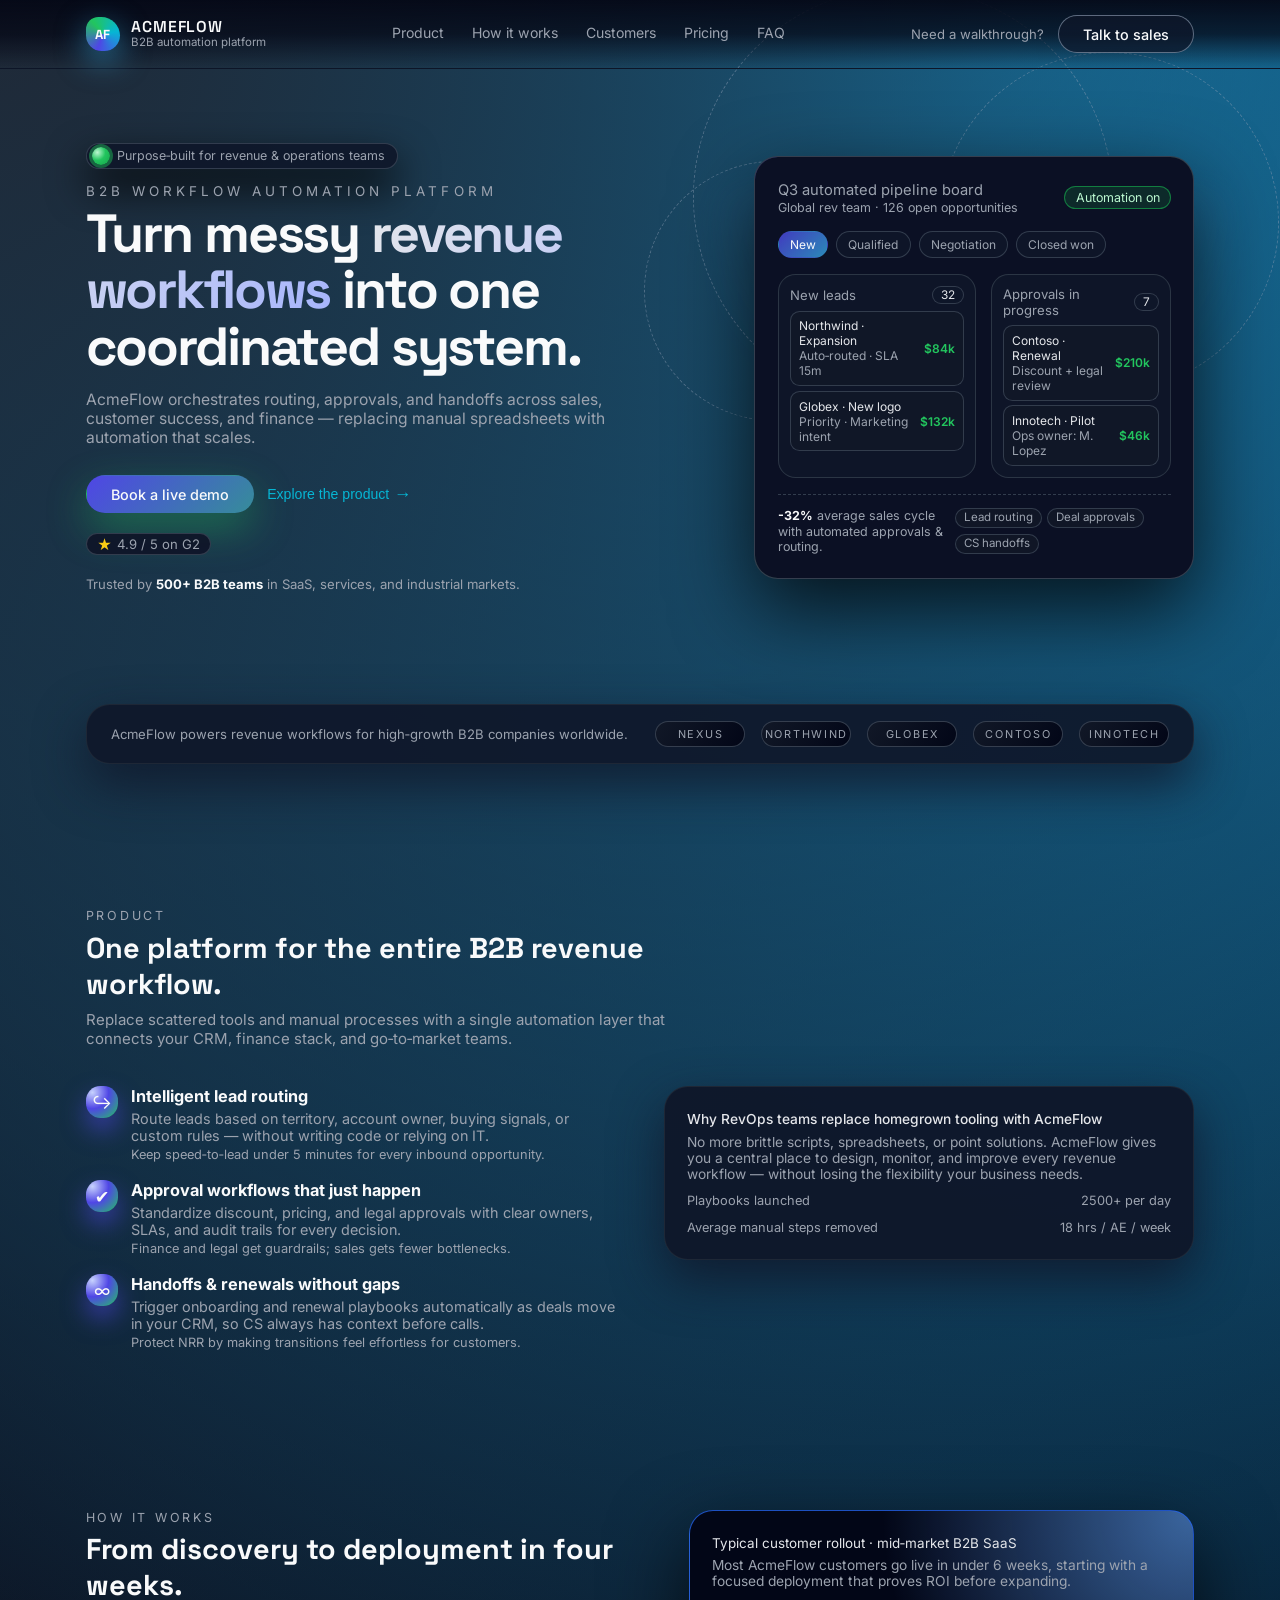
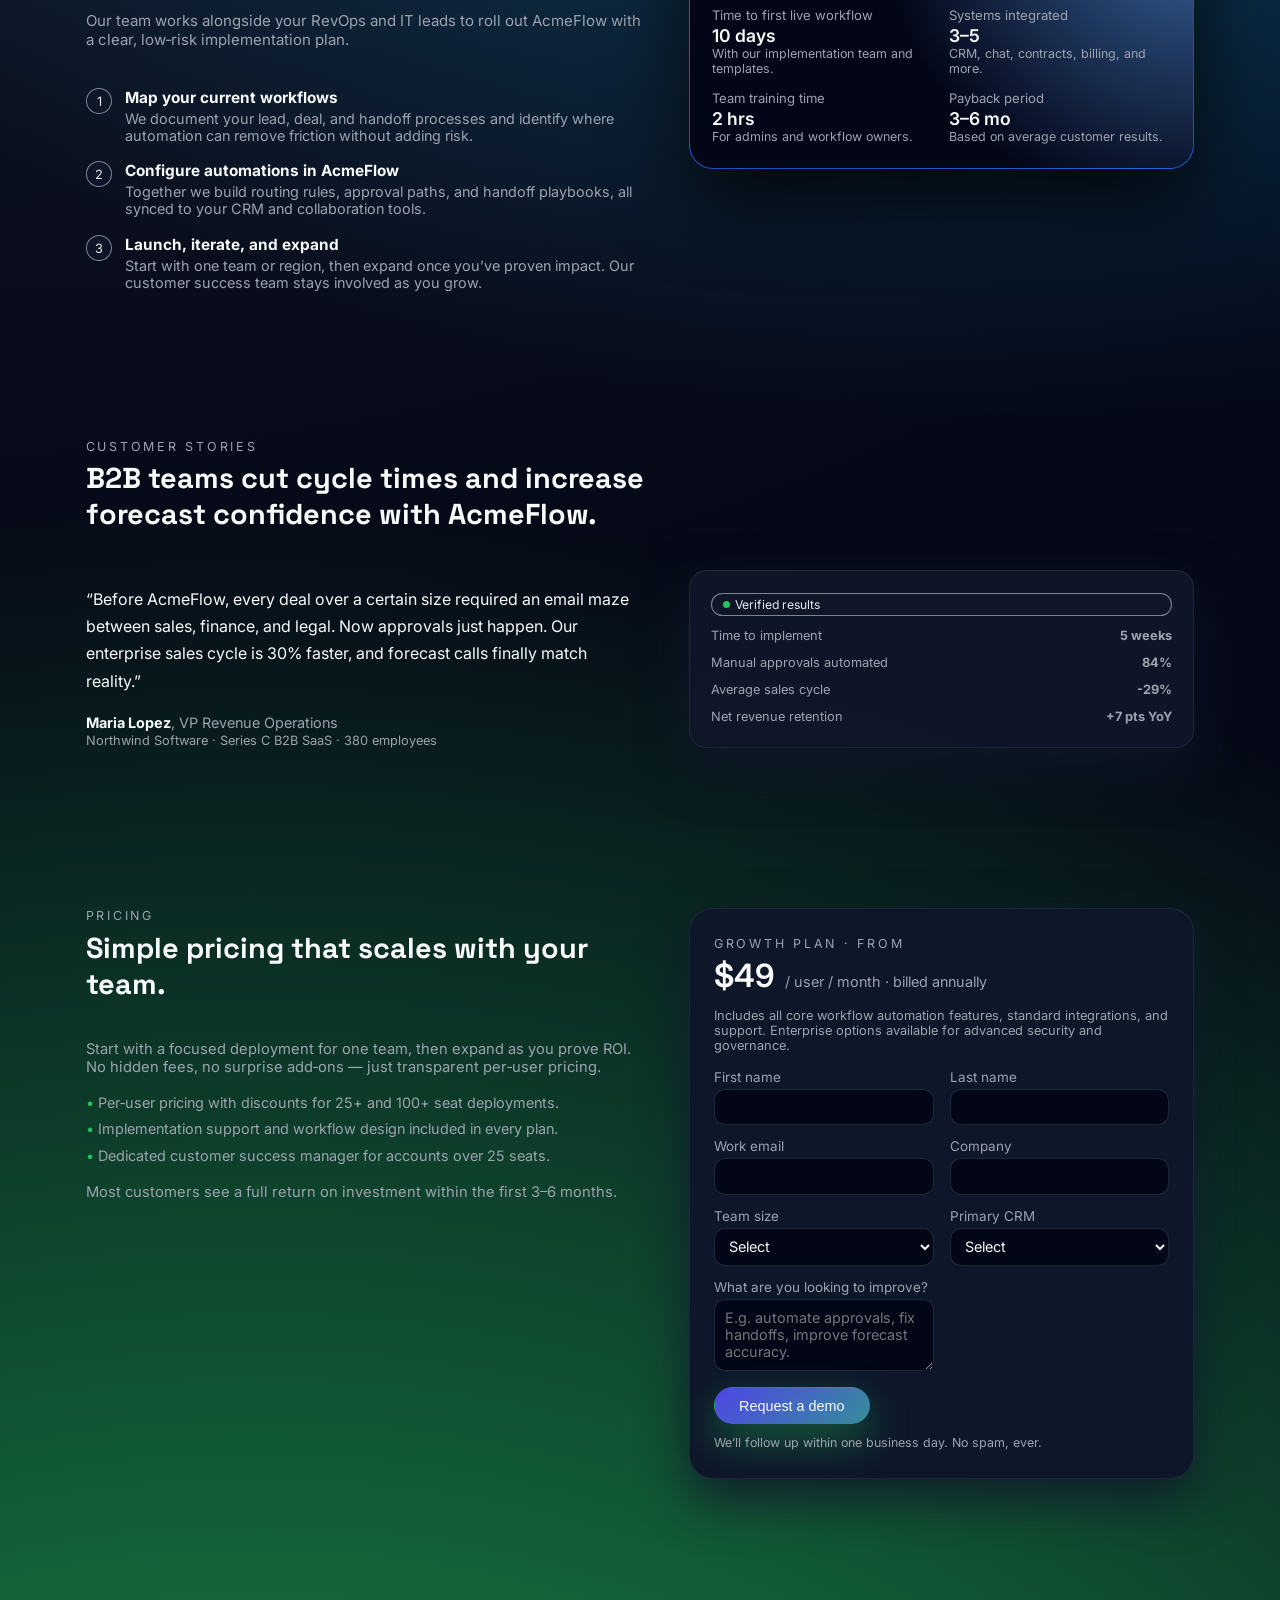
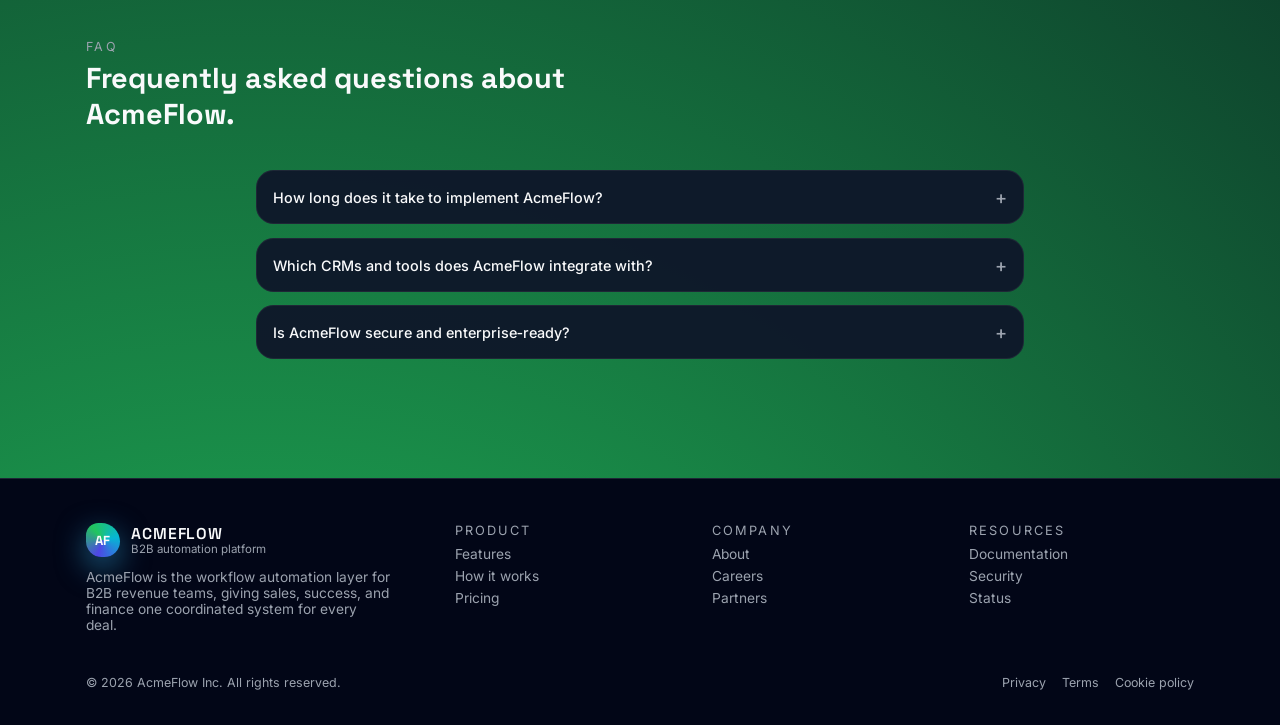
==== index.html @ 21253ff8 "Add files via upload" ====
<!--
gpt-5.1-high
This landing page is a single‑page marketing site for AcmeFlow, a B2B workflow automation platform aimed at revenue and 
operations leaders in SaaS, services, and other B2B companies. Its goal is to clearly explain what AcmeFlow does
(automating lead routing, approvals, and handoffs across sales, CS, and finance), show the business impact
(shorter sales cycles, fewer manual tasks), build trust (logos, testimonials, security/FAQ), and drive visitors to 
submit the “Request a demo” form. The page contains a hero section with a live‑style pipeline panel, a product/features section,
a “How it works” implementation overview, a customer story with quantified results, a pricing + demo request form,
and supporting navigation to About, Careers, Partners, Documentation, Security, Status, and legal pages. It is designed
for RevOps, Sales Ops, CS leaders, finance stakeholders, and other B2B decision‑makers who are evaluating workflow automation
tools and need a clear, modern, and trustworthy overview before talking to sales.

From a technical point of view, the landing page is built with semantic HTML5, custom CSS3
(using CSS variables, Flexbox, and CSS Grid for layout, plus keyframe animations for motion),
and a small amount of vanilla JavaScript to handle scroll‑reveal animations and the “Request a demo” form
(front‑end only, preventing 404s on submit and showing a success message). It also includes basic SEO features
(meta tags, Open Graph/Twitter tags, canonical URL) and structured data (JSON‑LD SoftwareApplication schema)
to help search engines understand the product. The layout is fully responsive for desktop, tablet, and mobile without any external UI frameworks, making it easy to host as a static site.




AcmeFlow Landing Page

Purpose:
- Single-page B2B marketing site for AcmeFlow, a workflow automation platform.
- Target audience: RevOps, Sales Ops, Customer Success and Finance leaders at B2B companies.
- Goals: explain what AcmeFlow does, show business impact, build trust, and drive demo requests.

Contents:
- Hero section with primary value proposition, CTA, and animated pipeline preview.
- Trust strip with customer logos and rating.
- Product/features section describing lead routing, approvals, and handoffs.
- “How it works” section explaining implementation steps and KPIs.
- Customer story/testimonial with quantified results.
- Pricing + “Request a demo” form.
- FAQ and footer links to About, Careers, Partners, Documentation, Security, Status, and legal pages.

Technologies:
- HTML5 for semantic structure.
- CSS3 with custom properties, Flexbox, and CSS Grid for layout and responsive design.
- CSS keyframe animations for hero card, orbits, and hover states.
- Vanilla JavaScript for scroll-reveal animations and handling the demo form submit on the front end.
- SEO meta tags, Open Graph/Twitter tags, and JSON-LD structured data (SoftwareApplication).
-->



<!DOCTYPE html>
<html lang="en">

<head>
    <!-- Basic SEO -->
    <meta charset="UTF-8" />
    <title>AcmeFlow | Modern B2B Workflow Automation Platform</title>
    <meta name="description"
        content="AcmeFlow is a modern B2B workflow automation platform that helps revenue and operations teams streamline processes, eliminate manual work, and accelerate deals." />
    <meta name="viewport" content="width=device-width, initial-scale=1" />
    <link rel="canonical" href="https://www.example.com/" />
    <meta name="robots" content="index, follow" />

    <!-- Open Graph -->
    <meta property="og:title" content="AcmeFlow | Modern B2B Workflow Automation Platform" />
    <meta property="og:description"
        content="Automate B2B workflows, centralize data, and keep revenue teams in sync with AcmeFlow." />
    <meta property="og:type" content="website" />
    <meta property="og:url" content="https://www.example.com/" />
    <meta property="og:image" content="https://www.example.com/assets/og-image.jpg" />

    <!-- Twitter -->
    <meta name="twitter:card" content="summary_large_image" />
    <meta name="twitter:title" content="AcmeFlow | Modern B2B Workflow Automation Platform" />
    <meta name="twitter:description"
        content="Automate B2B workflows, centralize data, and keep revenue teams in sync with AcmeFlow." />
    <meta name="twitter:image" content="https://www.example.com/assets/og-image.jpg" />

    <!-- Fonts -->
    <link rel="preconnect" href="https://fonts.googleapis.com" />
    <link rel="preconnect" href="https://fonts.gstatic.com" crossorigin />
    <link
        href="https://fonts.googleapis.com/css2?family=Space+Grotesk:wght@500;600;700&family=Inter:wght@400;500;600&display=swap"
        rel="stylesheet" />
    <link rel="stylesheet" href="styles.css">
    <!-- Structured Data -->
    <script type="application/ld+json">
  {
    "@context": "https://schema.org",
    "@type": "SoftwareApplication",
    "name": "AcmeFlow",
    "applicationCategory": "BusinessApplication",
    "operatingSystem": "Web",
    "url": "https://www.example.com/",
    "description": "B2B workflow automation software that helps teams streamline processes and increase productivity.",
    "publisher": {
      "@type": "Organization",
      "name": "AcmeFlow Inc.",
      "url": "https://www.example.com/"
    },
    "offers": {
      "@type": "Offer",
      "price": "49.00",
      "priceCurrency": "USD"
    }
  }
  </script>


</head>

<body>
    <header class="site-header">
        <div class="shell header-inner">
            <a href="#top" class="brand">
                <span class="brand-mark">AF</span>
                <span class="brand-text">
                    <span class="brand-name">AcmeFlow</span>
                    <span class="brand-tagline">B2B automation platform</span>
                </span>
            </a>
            <nav class="nav" aria-label="Primary navigation">
                <a href="#features">Product</a>
                <a href="#how">How it works</a>
                <a href="#customers">Customers</a>
                <a href="#pricing">Pricing</a>
                <a href="#faq">FAQ</a>
            </nav>
            <div class="header-cta">
                <span>Need a walkthrough?</span>
                <a href="#pricing" class="btn btn-ghost">Talk to sales</a>
            </div>
        </div>
    </header>

    <main id="top">
        <!-- Hero -->
        <section class="hero" aria-labelledby="hero-title">
            <div class="shell hero-inner">
                <div class="hero-left">
                    <div class="hero-pill">
                        <span class="hero-pill-dot"></span>
                        Purpose‑built for revenue & operations teams
                    </div>
                    <div class="hero-kicker">B2B workflow automation platform</div>
                    <h1 class="hero-title" id="hero-title">
                        Turn messy <span>revenue workflows</span> into one coordinated system.
                    </h1>
                    <p class="hero-subtitle">
                        AcmeFlow orchestrates routing, approvals, and handoffs across sales, customer success,
                        and finance — replacing manual spreadsheets with automation that scales.
                    </p>
                    <div class="hero-actions">
                        <a href="#pricing" class="btn btn-primary">Book a live demo</a>
                        <button type="button" class="btn-link"
                            onclick="document.getElementById('features').scrollIntoView({behavior:'smooth'});">
                            Explore the product <span>→</span>
                        </button>
                    </div>
                    <div class="hero-meta">
                        <div class="hero-rating-pill">
                            <span>★</span>
                            4.9 / 5 on G2
                        </div>
                        <div>
                            Trusted by <strong>500+ B2B teams</strong> in SaaS, services, and industrial markets.
                        </div>
                    </div>
                </div>

                <div class="hero-right">
                    <div class="hero-orbit-bg" aria-hidden="true">
                        <div class="hero-orbit-ring"></div>
                        <div class="hero-orbit-ring"></div>
                        <div class="hero-orbit-ring"></div>
                    </div>
                    <div class="hero-panel-stack">
                        <div class="hero-panel-shadow" aria-hidden="true"></div>
                        <aside class="hero-panel" aria-label="Live revenue workflow overview">
                            <div class="hero-panel-header">
                                <div>
                                    <div class="hero-panel-title">Q3 automated pipeline board</div>
                                    <div style="font-size:0.78rem;color:var(--text-muted);margin-top:0.1rem;">
                                        Global rev team · 126 open opportunities
                                    </div>
                                </div>
                                <div class="hero-panel-badge">Automation on</div>
                            </div>

                            <div class="stage-rail">
                                <div class="stage-pill is-active">New</div>
                                <div class="stage-pill">Qualified</div>
                                <div class="stage-pill">Negotiation</div>
                                <div class="stage-pill">Closed won</div>
                            </div>

                            <div class="board-grid">
                                <div class="board-column">
                                    <div class="board-column-header">
                                        <div class="board-column-title">New leads</div>
                                        <span class="board-count">32</span>
                                    </div>
                                    <div class="deal-chip">
                                        <div>
                                            <span class="deal-name">Northwind · Expansion</span>
                                            <span class="deal-meta">Auto‑routed · SLA 15m</span>
                                        </div>
                                        <span class="deal-amount">$84k</span>
                                    </div>
                                    <div class="deal-chip">
                                        <div>
                                            <span class="deal-name">Globex · New logo</span>
                                            <span class="deal-meta">Priority · Marketing intent</span>
                                        </div>
                                        <span class="deal-amount">$132k</span>
                                    </div>
                                </div>
                                <div class="board-column">
                                    <div class="board-column-header">
                                        <div class="board-column-title">Approvals in progress</div>
                                        <span class="board-count">7</span>
                                    </div>
                                    <div class="deal-chip">
                                        <div>
                                            <span class="deal-name">Contoso · Renewal</span>
                                            <span class="deal-meta">Discount + legal review</span>
                                        </div>
                                        <span class="deal-amount">$210k</span>
                                    </div>
                                    <div class="deal-chip">
                                        <div>
                                            <span class="deal-name">Innotech · Pilot</span>
                                            <span class="deal-meta">Ops owner: M. Lopez</span>
                                        </div>
                                        <span class="deal-amount">$46k</span>
                                    </div>
                                </div>
                            </div>

                            <div class="hero-panel-footer">
                                <div>
                                    <strong>-32%</strong> average sales cycle
                                    <span style="display:block;color:var(--text-muted);margin-top:0.1rem;">
                                        with automated approvals & routing.
                                    </span>
                                </div>
                                <div class="hero-tag-pills">
                                    <span class="hero-tag">Lead routing</span>
                                    <span class="hero-tag">Deal approvals</span>
                                    <span class="hero-tag">CS handoffs</span>
                                </div>
                            </div>
                        </aside>
                    </div>
                </div>
            </div>
        </section>

        <!-- Trust -->
        <section class="trust" aria-label="Companies that use AcmeFlow">
            <div class="shell">
                <div class="trust-inner">
                    <div>AcmeFlow powers revenue workflows for high‑growth B2B companies worldwide.</div>
                    <div class="trust-logos" aria-hidden="true">
                        <div class="trust-logo">Nexus</div>
                        <div class="trust-logo">Northwind</div>
                        <div class="trust-logo">Globex</div>
                        <div class="trust-logo">Contoso</div>
                        <div class="trust-logo">Innotech</div>
                    </div>
                </div>
            </div>
        </section>

        <!-- Features -->
        <section id="features" class="features" aria-labelledby="features-title">
            <div class="shell">
                <header class="section-heading">
                    <div class="section-kicker">Product</div>
                    <h2 class="section-title" id="features-title">
                        One platform for the entire B2B revenue workflow.
                    </h2>
                    <p class="section-subtitle">
                        Replace scattered tools and manual processes with a single automation layer that connects
                        your CRM, finance stack, and go‑to‑market teams.
                    </p>
                </header>

                <div class="feature-layout">
                    <ul class="feature-list">
                        <li class="feature-item reveal">
                            <div class="feature-icon" aria-hidden="true">↪</div>
                            <div class="feature-text-block">
                                <h3>Intelligent lead routing</h3>
                                <p>
                                    Route leads based on territory, account owner, buying signals, or custom rules —
                                    without writing code or relying on IT.
                                </p>
                                <div class="feature-tagline">
                                    Keep speed‑to‑lead under 5 minutes for every inbound opportunity.
                                </div>
                            </div>
                        </li>
                        <li class="feature-item reveal">
                            <div class="feature-icon" aria-hidden="true">✔</div>
                            <div class="feature-text-block">
                                <h3>Approval workflows that just happen</h3>
                                <p>
                                    Standardize discount, pricing, and legal approvals with clear owners, SLAs, and
                                    audit trails for every decision.
                                </p>
                                <div class="feature-tagline">
                                    Finance and legal get guardrails; sales gets fewer bottlenecks.
                                </div>
                            </div>
                        </li>
                        <li class="feature-item reveal">
                            <div class="feature-icon" aria-hidden="true">∞</div>
                            <div class="feature-text-block">
                                <h3>Handoffs & renewals without gaps</h3>
                                <p>
                                    Trigger onboarding and renewal playbooks automatically as deals move in your CRM,
                                    so CS always has context before calls.
                                </p>
                                <div class="feature-tagline">
                                    Protect NRR by making transitions feel effortless for customers.
                                </div>
                            </div>
                        </li>
                    </ul>

                    <aside class="feature-side-card reveal" aria-label="Why teams switch to AcmeFlow">
                        <div style="font-weight:500;color:#e5e7eb;margin-bottom:0.45rem;">
                            Why RevOps teams replace homegrown tooling with AcmeFlow
                        </div>
                        <p style="margin:0;">
                            No more brittle scripts, spreadsheets, or point solutions. AcmeFlow gives you a central
                            place to design, monitor, and improve every revenue workflow — without losing the
                            flexibility your business needs.
                        </p>
                        <div class="metric-row">
                            <span>Playbooks launched</span>
                            <span>2500+ per day</span>
                        </div>
                        <div class="metric-row">
                            <span>Average manual steps removed</span>
                            <span>18 hrs / AE / week</span>
                        </div>
                    </aside>
                </div>
            </div>
        </section>

        <!-- How it works -->
        <section id="how" aria-labelledby="how-title">
            <div class="shell how-layout">
                <div>
                    <header class="section-heading">
                        <div class="section-kicker">How it works</div>
                        <h2 class="section-title" id="how-title">From discovery to deployment in four weeks.</h2>
                        <p class="section-subtitle">
                            Our team works alongside your RevOps and IT leads to roll out AcmeFlow with a clear,
                            low‑risk implementation plan.
                        </p>
                    </header>

                    <ul class="steps-list">
                        <li class="step-item reveal">
                            <div class="step-index">1</div>
                            <div>
                                <h3>Map your current workflows</h3>
                                <p>
                                    We document your lead, deal, and handoff processes and identify where automation
                                    can remove friction without adding risk.
                                </p>
                            </div>
                        </li>
                        <li class="step-item reveal">
                            <div class="step-index">2</div>
                            <div>
                                <h3>Configure automations in AcmeFlow</h3>
                                <p>
                                    Together we build routing rules, approval paths, and handoff playbooks, all synced
                                    to your CRM and collaboration tools.
                                </p>
                            </div>
                        </li>
                        <li class="step-item reveal">
                            <div class="step-index">3</div>
                            <div>
                                <h3>Launch, iterate, and expand</h3>
                                <p>
                                    Start with one team or region, then expand once you’ve proven impact. Our customer
                                    success team stays involved as you grow.
                                </p>
                            </div>
                        </li>
                    </ul>
                </div>

                <aside class="how-card reveal" aria-label="Implementation metrics">
                    <div style="font-size:0.84rem;color:#e5e7eb;margin-bottom:0.4rem;">
                        Typical customer rollout · mid‑market B2B SaaS
                    </div>
                    <p style="margin:0;">
                        Most AcmeFlow customers go live in under 6 weeks, starting with a focused deployment that
                        proves ROI before expanding.
                    </p>

                    <div class="how-kpi-grid">
                        <div>
                            <div class="how-kpi-label">Time to first live workflow</div>
                            <div class="how-kpi-value">10 days</div>
                            <div style="font-size:0.78rem;color:var(--text-muted);">
                                With our implementation team and templates.
                            </div>
                        </div>
                        <div>
                            <div class="how-kpi-label">Systems integrated</div>
                            <div class="how-kpi-value">3–5</div>
                            <div style="font-size:0.78rem;color:var(--text-muted);">
                                CRM, chat, contracts, billing, and more.
                            </div>
                        </div>
                        <div>
                            <div class="how-kpi-label">Team training time</div>
                            <div class="how-kpi-value">2 hrs</div>
                            <div style="font-size:0.78rem;color:var(--text-muted);">
                                For admins and workflow owners.
                            </div>
                        </div>
                        <div>
                            <div class="how-kpi-label">Payback period</div>
                            <div class="how-kpi-value">3–6 mo</div>
                            <div style="font-size:0.78rem;color:var(--text-muted);">
                                Based on average customer results.
                            </div>
                        </div>
                    </div>
                </aside>
            </div>
        </section>

        <!-- Testimonials -->
        <section id="customers" class="testimonials" aria-labelledby="customers-title">
            <div class="shell">
                <header class="section-heading">
                    <div class="section-kicker">Customer stories</div>
                    <h2 class="section-title" id="customers-title">
                        B2B teams cut cycle times and increase forecast confidence with AcmeFlow.
                    </h2>
                </header>

                <div class="test-layout">
                    <article class="reveal">
                        <p class="quote">
                            “Before AcmeFlow, every deal over a certain size required an email maze between sales,
                            finance, and legal. Now approvals just happen. Our enterprise sales cycle is 30% faster,
                            and forecast calls finally match reality.”
                        </p>
                        <div class="quote-author">
                            <strong>Maria Lopez</strong>, VP Revenue Operations
                            <span>Northwind Software · Series C B2B SaaS · 380 employees</span>
                        </div>
                    </article>

                    <aside class="test-card reveal" aria-label="Northwind metrics with AcmeFlow">
                        <div class="test-badge">
                            <span></span>
                            Verified results
                        </div>
                        <div class="test-stat-row">
                            <span>Time to implement</span>
                            <strong>5 weeks</strong>
                        </div>
                        <div class="test-stat-row">
                            <span>Manual approvals automated</span>
                            <strong>84%</strong>
                        </div>
                        <div class="test-stat-row">
                            <span>Average sales cycle</span>
                            <strong>-29%</strong>
                        </div>
                        <div class="test-stat-row">
                            <span>Net revenue retention</span>
                            <strong>+7 pts YoY</strong>
                        </div>
                    </aside>
                </div>
            </div>
        </section>

        <!-- Pricing & demo form -->
        <section id="pricing" aria-labelledby="pricing-title">
            <div class="shell pricing-layout">
                <div>
                    <header class="section-heading">
                        <div class="section-kicker">Pricing</div>
                        <h2 class="section-title" id="pricing-title">Simple pricing that scales with your team.</h2>
                    </header>
                    <p class="pricing-note">
                        Start with a focused deployment for one team, then expand as you prove ROI. No hidden fees,
                        no surprise add‑ons — just transparent per‑user pricing.
                    </p>
                    <ul class="pricing-list">
                        <li>Per‑user pricing with discounts for 25+ and 100+ seat deployments.</li>
                        <li>Implementation support and workflow design included in every plan.</li>
                        <li>Dedicated customer success manager for accounts over 25 seats.</li>
                    </ul>
                    <p class="pricing-note">
                        Most customers see a full return on investment within the first 3–6 months.
                    </p>
                </div>

                <aside class="pricing-card reveal" aria-label="Request an AcmeFlow demo">
                    <div class="pricing-label">Growth plan · from</div>
                    <div class="pricing-price">
                        $49
                        <span>/ user / month · billed annually</span>
                    </div>
                    <p class="pricing-fine">
                        Includes all core workflow automation features, standard integrations, and support. Enterprise
                        options available for advanced security and governance.
                    </p>

                    <form id="demo-form" aria-label="Request a demo form">
                        <div class="form-grid">
                            <div class="form-field">
                                <label for="first-name" class="form-label">First name</label>
                                <input id="first-name" name="first-name" type="text" class="input"
                                    autocomplete="given-name" required>
                            </div>
                            <div class="form-field">
                                <label for="last-name" class="form-label">Last name</label>
                                <input id="last-name" name="last-name" type="text" class="input"
                                    autocomplete="family-name" required>
                            </div>
                            <div class="form-field">
                                <label for="email" class="form-label">Work email</label>
                                <input id="email" name="email" type="email" class="input" autocomplete="email" required>
                            </div>
                            <div class="form-field">
                                <label for="company" class="form-label">Company</label>
                                <input id="company" name="company" type="text" class="input" required>
                            </div>
                            <div class="form-field">
                                <label for="team-size" class="form-label">Team size</label>
                                <select id="team-size" name="team-size" class="select" required>
                                    <option value="">Select</option>
                                    <option value="1-10">1–10</option>
                                    <option value="11-50">11–50</option>
                                    <option value="51-200">51–200</option>
                                    <option value="200+">200+</option>
                                </select>
                            </div>
                            <div class="form-field">
                                <label for="crm" class="form-label">Primary CRM</label>
                                <select id="crm" name="crm" class="select">
                                    <option value="">Select</option>
                                    <option value="salesforce">Salesforce</option>
                                    <option value="hubspot">HubSpot</option>
                                    <option value="dynamics">Microsoft Dynamics</option>
                                    <option value="other">Other</option>
                                </select>
                            </div>
                            <div class="form-field">
                                <label for="goals" class="form-label">What are you looking to improve?</label>
                                <textarea id="goals" name="goals" class="textarea"
                                    placeholder="E.g. automate approvals, fix handoffs, improve forecast accuracy."></textarea>
                            </div>
                        </div>

                        <div class="form-footer">
                            <button type="submit" class="btn btn-primary">Request a demo</button>
                            <div>We’ll follow up within one business day. No spam, ever.</div>
                        </div>
                    </form>
                </aside>
            </div>
        </section>

        <!-- FAQ -->
        <section id="faq" aria-labelledby="faq-title">
            <div class="shell">
                <header class="section-heading">
                    <div class="section-kicker">FAQ</div>
                    <h2 class="section-title" id="faq-title">
                        Frequently asked questions about AcmeFlow.
                    </h2>
                </header>

                <div class="faq-inner">
                    <details class="reveal">
                        <summary>
                            How long does it take to implement AcmeFlow?
                            <span class="faq-toggle">+</span>
                        </summary>
                        <p>
                            Most B2B customers go live in 4–6 weeks. Our team maps your current workflows,
                            configures automations, and trains your admins and end‑users. Complex, multi‑region
                            deployments may take longer, but we guide you through each step.
                        </p>
                    </details>

                    <details class="reveal">
                        <summary>
                            Which CRMs and tools does AcmeFlow integrate with?
                            <span class="faq-toggle">+</span>
                        </summary>
                        <p>
                            We offer native integrations with Salesforce, HubSpot, Microsoft Dynamics, Slack,
                            Google Workspace, and major data warehouses. Our API and webhook framework make it
                            easy to connect other B2B tools in your stack.
                        </p>
                    </details>

                    <details class="reveal">
                        <summary>
                            Is AcmeFlow secure and enterprise‑ready?
                            <span class="faq-toggle">+</span>
                        </summary>
                        <p>
                            Yes. AcmeFlow is built for modern B2B enterprises, with SSO (SAML/OIDC), role‑based
                            access controls, audit logging, and encryption in transit and at rest. Our team
                            can support your security review and vendor assessment process.
                        </p>
                    </details>
                </div>
            </div>
        </section>
    </main>

    <footer class="site-footer">
        <div class="shell">
            <div class="footer-grid">
                <div>
                    <a href="#top" class="brand" aria-label="AcmeFlow home">
                        <span class="brand-mark">AF</span>
                        <span class="brand-text">
                            <span class="brand-name">AcmeFlow</span>
                            <span class="brand-tagline">B2B automation platform</span>
                        </span>
                    </a>
                    <p class="footer-text">
                        AcmeFlow is the workflow automation layer for B2B revenue teams, giving sales, success,
                        and finance one coordinated system for every deal.
                    </p>
                </div>
                <div>
                    <div class="footer-heading">Product</div>
                    <ul class="footer-links">
                        <li><a href="#features">Features</a></li>
                        <li><a href="#how">How it works</a></li>
                        <li><a href="#pricing">Pricing</a></li>
                    </ul>
                </div>
                <div>
                    <div class="footer-heading">Company</div>
                    <ul class="footer-links">
                        <li><a href="about.html">About</a></li>
                        <li><a href="careers.html">Careers</a></li>
                        <li><a href="partners.html">Partners</a></li>
                    </ul>
                </div>
                <div>
                    <div class="footer-heading">Resources</div>
                    <ul class="footer-links">
                        <li><a href="documentation.html">Documentation</a></li>
                        <li><a href="security.html">Security</a></li>
                        <li><a href="status.html">Status</a></li>
                    </ul>
                </div>
            </div>

            <div class="footer-bottom">
                <div>© <span id="year"></span> AcmeFlow Inc. All rights reserved.</div>
                <div class="footer-bottom-links">
                    <a href="privacy.html">Privacy</a>
                    <a href="terms.html">Terms</a>
                    <a href="cookies.html">Cookie policy</a>
                </div>
            </div>
        </div>

        <script>
            // Dynamic year in footer
            document.getElementById("year").textContent = new Date().getFullYear();

            // Scroll reveal
            function initReveal() {
                document.body.classList.add("js-enabled");
                const els = document.querySelectorAll(".reveal");
                if (!("IntersectionObserver" in window)) {
                    els.forEach(el => el.classList.add("is-visible"));
                    return;
                }
                const observer = new IntersectionObserver((entries, obs) => {
                    entries.forEach(entry => {
                        if (entry.isIntersecting) {
                            entry.target.classList.add("is-visible");
                            obs.unobserve(entry.target);
                        }
                    });
                }, { threshold: 0.18 });

                els.forEach(el => observer.observe(el));
            }

            if (document.readyState === "loading") {
                document.addEventListener("DOMContentLoaded", initReveal);
            } else {
                initReveal();
            }

            // Handle demo form submission on the front-end only
            const demoForm = document.getElementById("demo-form");
            if (demoForm) {
                demoForm.addEventListener("submit", function (e) {
                    e.preventDefault(); // stop the browser sending a POST and causing 404

                    const submitBtn = demoForm.querySelector('button[type="submit"]');
                    if (submitBtn) {
                        submitBtn.disabled = true;
                        submitBtn.textContent = "Request sent";
                    }

                    // Remove any existing success message
                    const oldMsg = demoForm.querySelector(".demo-success-message");
                    if (oldMsg) oldMsg.remove();

                    // Add a success message under the footer text
                    const msg = document.createElement("div");
                    msg.className = "form-hint demo-success-message";
                    msg.style.color = "#22c55e";
                    msg.style.marginTop = "0.4rem";
                    msg.textContent = "Thanks! We’ve received your request and will be in touch shortly.";

                    const footer = demoForm.querySelector(".form-footer");
                    if (footer) {
                        footer.appendChild(msg);
                    } else {
                        demoForm.appendChild(msg);
                    }
                });
            }
        </script>
    </footer>
</body>

</html>
---- styles.css ----
:root {
    --bg-page: #050816;
    --bg-shell: #060b1b;
    --bg-surface: #0b1024;
    --bg-soft: #111827;
    --primary: #4f46e5;
    --primary-soft: rgba(79, 70, 229, 0.18);
    --accent: #22c55e;
    --accent-alt: #06b6d4;
    --text-main: #f9fafb;
    --text-muted: #9ca3af;
    --border-subtle: rgba(148, 163, 184, 0.25);
    --radius-xl: 1.5rem;
    --radius-lg: 1.1rem;
    --radius-md: 0.8rem;
    --radius-pill: 999px;
    --shadow-strong: 0 30px 80px rgba(0, 0, 0, 0.75);
    --shadow-soft: 0 20px 50px rgba(15, 23, 42, 0.85);
    --container-width: 1160px;
}

* {
    box-sizing: border-box;
}

html {
    scroll-behavior: smooth;
}

body {
    margin: 0;
    font-family: "Inter", system-ui, -apple-system, BlinkMacSystemFont, "Segoe UI", sans-serif;
    background:
        radial-gradient(circle at top left, #1f2937 0, transparent 55%),
        radial-gradient(circle at 80% 0, #0ea5e9 0, transparent 50%),
        radial-gradient(circle at 20% 110%, #22c55e 0, transparent 50%),
        var(--bg-page);
    color: var(--text-main);
    -webkit-font-smoothing: antialiased;
    opacity: 0;
    animation: pageFadeIn 0.7s ease-out forwards;
}

a {
    color: inherit;
    text-decoration: none;
}

img {
    max-width: 100%;
    display: block;
}

.shell {
    max-width: var(--container-width);
    margin: 0 auto;
    padding: 0 1.6rem;
}

main section {
    padding: 5rem 0;
}

/* Header */
.site-header {
    position: sticky;
    top: 0;
    z-index: 40;
    backdrop-filter: blur(18px);
    background: linear-gradient(to bottom, rgba(5, 8, 22, 0.95), rgba(5, 8, 22, 0.75), transparent);
    border-bottom: 1px solid rgba(15, 23, 42, 0.9);
}

.header-inner {
    height: 4.25rem;
    display: flex;
    align-items: center;
    justify-content: space-between;
    gap: 1.5rem;
}

.brand {
    display: inline-flex;
    align-items: center;
    gap: 0.7rem;
}

.brand-mark {
    width: 34px;
    height: 34px;
    border-radius: 40% 60% 50% 50%;
    background: conic-gradient(from 200deg, #4f46e5, #22c55e, #06b6d4, #4f46e5);
    display: inline-flex;
    align-items: center;
    justify-content: center;
    color: #f9fafb;
    font-family: "Space Grotesk", system-ui;
    font-size: 0.82rem;
    font-weight: 700;
    box-shadow: 0 10px 30px rgba(56, 189, 248, 0.5);
}

.brand-text {
    display: flex;
    flex-direction: column;
    line-height: 1.15;
}

.brand-name {
    font-family: "Space Grotesk", system-ui;
    font-weight: 600;
    letter-spacing: 0.06em;
    font-size: 0.98rem;
    text-transform: uppercase;
}

.brand-tagline {
    font-size: 0.72rem;
    color: var(--text-muted);
}

.nav {
    display: flex;
    align-items: center;
    gap: 1.75rem;
    font-size: 0.88rem;
}

.nav a {
    color: var(--text-muted);
    position: relative;
    padding-bottom: 0.15rem;
}

.nav a::after {
    content: "";
    position: absolute;
    left: 0;
    bottom: -0.25rem;
    width: 0;
    height: 2px;
    border-radius: var(--radius-pill);
    background: linear-gradient(90deg, var(--primary), var(--accent-alt));
    transition: width 0.22s ease-out;
}

.nav a:hover {
    color: var(--text-main);
}

.nav a:hover::after {
    width: 100%;
}

.header-cta {
    display: flex;
    align-items: center;
    gap: 0.9rem;
}

.header-cta span {
    font-size: 0.82rem;
    color: var(--text-muted);
}

/* Buttons */
.btn {
    display: inline-flex;
    align-items: center;
    justify-content: center;
    border-radius: var(--radius-pill);
    padding: 0.6rem 1.5rem;
    border: 1px solid transparent;
    font-size: 0.9rem;
    font-weight: 500;
    cursor: pointer;
    white-space: nowrap;
    transition:
        background 0.3s ease,
        box-shadow 0.18s ease,
        transform 0.18s ease,
        border-color 0.18s ease,
        color 0.18s ease;
}

.btn-primary {
    background: linear-gradient(135deg, #4f46e5, #22c55e);
    background-size: 180% 180%;
    color: #f9fafb;
    box-shadow: 0 16px 40px rgba(34, 197, 94, 0.4);
}

.btn-primary:hover {
    background-position: 100% 0;
    transform: translateY(-2px) scale(1.02);
    box-shadow: 0 24px 60px rgba(56, 189, 248, 0.55);
}

.btn-ghost {
    background: rgba(15, 23, 42, 0.7);
    border-color: rgba(148, 163, 184, 0.6);
    color: var(--text-main);
}

.btn-ghost:hover {
    background: rgba(15, 23, 42, 0.95);
    border-color: rgba(148, 163, 184, 1);
}

.btn-link {
    padding: 0;
    border: none;
    background: none;
    color: var(--accent-alt);
    font-size: 0.88rem;
    display: inline-flex;
    align-items: center;
    gap: 0.3rem;
    cursor: pointer;
}

.btn-link span {
    font-size: 1.1rem;
}

.btn-link:hover {
    color: #7dd3fc;
}

/* Hero */
.hero {
    padding-top: 4.6rem;
}

.hero-inner {
    display: grid;
    grid-template-columns: minmax(0, 1.25fr) minmax(0, 1.1fr);
    gap: 3.8rem;
    align-items: center;
}

.hero-left {
    position: relative;
    z-index: 1;
    opacity: 0;
    transform: translateY(20px);
    animation: heroUp 0.7s ease-out forwards 0.05s;
}

.hero-pill {
    display: inline-flex;
    align-items: center;
    gap: 0.45rem;
    padding: 0.2rem 0.75rem 0.2rem 0.35rem;
    border-radius: var(--radius-pill);
    background: rgba(15, 23, 42, 0.9);
    border: 1px solid rgba(55, 65, 81, 0.9);
    box-shadow: 0 18px 40px rgba(0, 0, 0, 0.9);
    font-size: 0.78rem;
    margin-bottom: 0.9rem;
    color: var(--text-muted);
}

.hero-pill-dot {
    width: 18px;
    height: 18px;
    border-radius: 999px;
    background: radial-gradient(circle at 30% 30%, #bbf7d0 0, #22c55e 45%, #16a34a 100%);
    box-shadow: 0 0 0 3px rgba(34, 197, 94, 0.45);
}

.hero-kicker {
    font-size: 0.84rem;
    letter-spacing: 0.3em;
    text-transform: uppercase;
    color: var(--text-muted);
    margin-bottom: 0.4rem;
}

.hero-title {
    font-family: "Space Grotesk", system-ui;
    font-size: clamp(2.5rem, 4.2vw, 3.4rem);
    line-height: 1.05;
    letter-spacing: -0.04em;
    margin: 0 0 0.9rem;
}

.hero-title span {
    background: linear-gradient(120deg, #e5e7eb, #a5b4fc);
    -webkit-background-clip: text;
    color: transparent;
}

.hero-subtitle {
    font-size: 0.98rem;
    color: var(--text-muted);
    max-width: 34rem;
    margin: 0 0 1.8rem;
}

.hero-actions {
    display: flex;
    flex-wrap: wrap;
    gap: 0.85rem;
    align-items: center;
    margin-bottom: 1.2rem;
}

.hero-meta {
    display: flex;
    flex-wrap: wrap;
    gap: 1.3rem;
    font-size: 0.82rem;
    color: var(--text-muted);
    align-items: center;
}

.hero-meta strong {
    color: var(--text-main);
}

.hero-rating-pill {
    display: inline-flex;
    align-items: center;
    gap: 0.3rem;
    border-radius: var(--radius-pill);
    padding: 0.12rem 0.65rem;
    background: rgba(15, 23, 42, 0.95);
    border: 1px solid rgba(55, 65, 81, 0.9);
}

.hero-rating-pill span {
    color: #facc15;
    font-size: 0.9rem;
}

/* Hero visual: stacked flow board */
.hero-right {
    position: relative;
    opacity: 0;
    transform: translateY(20px);
    animation: heroUp 0.7s ease-out forwards 0.18s;
}

.hero-orbit-bg {
    position: absolute;
    inset: -60px;
    pointer-events: none;
    z-index: -1;
}

.hero-orbit-ring {
    position: absolute;
    border-radius: 999px;
    border: 1px dashed rgba(148, 163, 184, 0.45);
    animation: orbitRotate 30s linear infinite;
}

.hero-orbit-ring:nth-child(1) {
    width: 260px;
    height: 260px;
    top: 12%;
    left: 0%;
}

.hero-orbit-ring:nth-child(2) {
    width: 340px;
    height: 340px;
    top: -8%;
    right: -4%;
    animation-duration: 38s;
}

.hero-orbit-ring:nth-child(3) {
    width: 420px;
    height: 420px;
    top: -20%;
    left: 8%;
    animation-duration: 46s;
}

.hero-panel-stack {
    position: relative;
    max-width: 440px;
    margin-left: auto;
    animation: floatPanel 8s ease-in-out infinite alternate;
}

.hero-panel-shadow {
    position: absolute;
    inset: 30px -40px -30px -40px;
    background: radial-gradient(circle at 50% -10%, rgba(96, 165, 250, 0.8), transparent 60%);
    opacity: 0.3;
    filter: blur(18px);
    z-index: -1;
}

.hero-panel {
    background: var(--bg-surface);
    border-radius: var(--radius-xl);
    padding: 1.5rem 1.4rem;
    border: 1px solid rgba(55, 65, 81, 0.95);
    box-shadow: var(--shadow-strong);
    position: relative;
    overflow: hidden;
}

.hero-panel::before {
    content: "";
    position: absolute;
    inset: -1px;
    border-radius: inherit;
    padding: 1px;
    background: linear-gradient(135deg, rgba(79, 70, 229, 0.65), rgba(34, 197, 94, 0.5), transparent 65%);
    mask:
        linear-gradient(#000 0 0) content-box,
        linear-gradient(#000 0 0);
    -webkit-mask-composite: xor;
    mask-composite: exclude;
    opacity: 0.8;
    animation: panelGlow 9s linear infinite;
}

.hero-panel-header {
    display: flex;
    justify-content: space-between;
    align-items: center;
    margin-bottom: 1rem;
}

.hero-panel-title {
    font-size: 0.92rem;
    color: var(--text-muted);
}

.hero-panel-badge {
    padding: 0.18rem 0.65rem;
    border-radius: var(--radius-pill);
    background: rgba(22, 163, 74, 0.18);
    color: #bbf7d0;
    font-size: 0.78rem;
    border: 1px solid rgba(22, 163, 74, 0.7);
}

.stage-rail {
    display: flex;
    gap: 0.5rem;
    margin-bottom: 1rem;
    font-size: 0.75rem;
}

.stage-pill {
    padding: 0.3rem 0.7rem;
    border-radius: var(--radius-pill);
    background: rgba(15, 23, 42, 0.9);
    color: var(--text-muted);
    border: 1px solid rgba(55, 65, 81, 0.9);
    transition: background 0.2s ease, transform 0.2s ease;
}

.stage-pill.is-active {
    background: linear-gradient(135deg, rgba(79, 70, 229, 0.8), rgba(56, 189, 248, 0.7));
    color: #f9fafb;
    border-color: transparent;
}

.stage-pill:hover {
    transform: translateY(-1px);
}

.board-grid {
    display: grid;
    grid-template-columns: minmax(0, 1.1fr) minmax(0, 1fr);
    gap: 0.9rem;
    font-size: 0.8rem;
}

.board-column {
    background: rgba(15, 23, 42, 0.9);
    border-radius: var(--radius-lg);
    border: 1px solid rgba(47, 57, 72, 0.9);
    padding: 0.7rem;
    transition: transform 0.2s ease, box-shadow 0.2s ease;
}

.board-column:hover {
    transform: translateY(-2px);
    box-shadow: 0 18px 40px rgba(15, 23, 42, 0.9);
}

.board-column-header {
    display: flex;
    justify-content: space-between;
    align-items: center;
    margin-bottom: 0.45rem;
}

.board-column-title {
    font-size: 0.82rem;
    color: var(--text-muted);
}

.board-count {
    font-size: 0.74rem;
    color: #e5e7eb;
    padding: 0.05rem 0.5rem;
    border-radius: var(--radius-pill);
    background: rgba(15, 23, 42, 0.9);
    border: 1px solid rgba(55, 65, 81, 0.9);
}

.deal-chip {
    margin-top: 0.3rem;
    padding: 0.42rem 0.5rem;
    border-radius: 0.6rem;
    background: rgba(17, 24, 39, 0.9);
    border: 1px solid rgba(55, 65, 81, 0.9);
    display: flex;
    justify-content: space-between;
    align-items: center;
    gap: 0.4rem;
}

.deal-chip span {
    display: block;
    font-size: 0.75rem;
}

.deal-name {
    color: #e5e7eb;
}

.deal-meta {
    color: var(--text-muted);
}

.deal-amount {
    color: #22c55e;
    font-weight: 600;
    font-size: 0.8rem;
}

.hero-panel-footer {
    margin-top: 1rem;
    padding-top: 0.8rem;
    border-top: 1px dashed rgba(55, 65, 81, 0.9);
    display: flex;
    justify-content: space-between;
    gap: 0.7rem;
    font-size: 0.78rem;
    color: var(--text-muted);
}

.hero-panel-footer strong {
    color: var(--text-main);
}

.hero-tag-pills {
    display: inline-flex;
    gap: 0.35rem;
    flex-wrap: wrap;
}

.hero-tag {
    padding: 0.1rem 0.5rem;
    border-radius: var(--radius-pill);
    background: rgba(17, 24, 39, 0.9);
    border: 1px solid rgba(55, 65, 81, 0.9);
    font-size: 0.72rem;
}

/* Trust */
.trust {
    padding-top: 2rem;
}

.trust-inner {
    background: rgba(15, 23, 42, 0.9);
    border-radius: var(--radius-xl);
    border: 1px solid rgba(31, 41, 55, 0.95);
    box-shadow: var(--shadow-soft);
    padding: 1rem 1.5rem;
    display: flex;
    flex-wrap: wrap;
    align-items: center;
    justify-content: space-between;
    gap: 1.2rem;
    font-size: 0.82rem;
    color: var(--text-muted);
}

.trust-logos {
    display: flex;
    gap: 1rem;
    flex-wrap: wrap;
    align-items: center;
}

.trust-logo {
    min-width: 90px;
    height: 26px;
    border-radius: var(--radius-pill);
    background: linear-gradient(120deg, #111827, #020617);
    border: 1px solid rgba(55, 65, 81, 0.95);
    display: inline-flex;
    align-items: center;
    justify-content: center;
    font-size: 0.68rem;
    text-transform: uppercase;
    letter-spacing: 0.16em;
    color: #9ca3af;
    transition: transform 0.2s ease, box-shadow 0.2s ease;
}

.trust-logo:hover {
    transform: translateY(-2px);
    box-shadow: 0 14px 30px rgba(15, 23, 42, 0.9);
}

/* Section headings */
.section-heading {
    margin-bottom: 2.4rem;
    max-width: 38rem;
}

.section-kicker {
    font-size: 0.78rem;
    letter-spacing: 0.22em;
    text-transform: uppercase;
    color: var(--text-muted);
    margin-bottom: 0.4rem;
}

.section-title {
    font-family: "Space Grotesk", system-ui;
    font-size: 1.8rem;
    margin: 0 0 0.5rem;
}

.section-subtitle {
    margin: 0;
    font-size: 0.94rem;
    color: var(--text-muted);
}

/* Features */
.features {
    padding-top: 4rem;
}

.feature-layout {
    display: grid;
    grid-template-columns: minmax(0, 1.1fr) minmax(0, 1.1fr);
    gap: 3rem;
    align-items: flex-start;
}

.feature-list {
    list-style: none;
    padding: 0;
    margin: 0;
    display: grid;
    gap: 1.1rem;
}

.feature-item {
    display: grid;
    grid-template-columns: auto minmax(0, 1fr);
    gap: 0.8rem;
    align-items: flex-start;
}

.feature-icon {
    width: 32px;
    height: 32px;
    border-radius: 0.9rem;
    background: radial-gradient(circle at 20% 20%, #c7d2fe 0, #4f46e5 45%, #22c55e 100%);
    display: inline-flex;
    align-items: center;
    justify-content: center;
    font-size: 1.1rem;
    color: #f9fafb;
    box-shadow: 0 12px 25px rgba(79, 70, 229, 0.6);
}

.feature-text-block h3 {
    margin: 0 0 0.25rem;
    font-size: 1.02rem;
}

.feature-text-block p {
    margin: 0 0 0.2rem;
    font-size: 0.9rem;
    color: var(--text-muted);
}

.feature-tagline {
    font-size: 0.8rem;
    color: var(--text-muted);
}

.feature-side-card {
    background: rgba(15, 23, 42, 0.95);
    border-radius: var(--radius-xl);
    border: 1px solid rgba(31, 41, 55, 0.95);
    box-shadow: var(--shadow-soft);
    padding: 1.5rem 1.4rem;
    font-size: 0.86rem;
    color: var(--text-muted);
    transition: transform 0.2s ease, box-shadow 0.2s ease;
}

.feature-side-card:hover {
    transform: translateY(-4px);
    box-shadow: 0 24px 55px rgba(15, 23, 42, 0.95);
}

.metric-row {
    display: flex;
    justify-content: space-between;
    margin-top: 0.7rem;
    font-size: 0.8rem;
}

/* How it works */
.how-layout {
    display: grid;
    grid-template-columns: minmax(0, 1.1fr) minmax(0, 1fr);
    gap: 3rem;
    align-items: flex-start;
}

.steps-list {
    list-style: none;
    padding: 0;
    margin: 1rem 0 0;
    display: grid;
    gap: 1.1rem;
    font-size: 0.9rem;
}

.step-item {
    display: grid;
    grid-template-columns: auto minmax(0, 1fr);
    gap: 0.8rem;
}

.step-index {
    width: 26px;
    height: 26px;
    border-radius: 999px;
    border: 1px solid rgba(148, 163, 184, 0.8);
    display: inline-flex;
    align-items: center;
    justify-content: center;
    font-size: 0.8rem;
    color: #e5e7eb;
    background: rgba(15, 23, 42, 0.9);
}

.step-item h3 {
    margin: 0 0 0.2rem;
    font-size: 0.96rem;
}

.step-item p {
    margin: 0;
    color: var(--text-muted);
}

.how-card {
    background: radial-gradient(circle at top right, rgba(96, 165, 250, 0.6), transparent 55%), #020617;
    border-radius: var(--radius-xl);
    border: 1px solid rgba(37, 99, 235, 0.8);
    box-shadow: var(--shadow-strong);
    padding: 1.5rem 1.4rem;
    font-size: 0.86rem;
    color: var(--text-muted);
    transition: transform 0.2s ease, box-shadow 0.2s ease;
}

.how-card:hover {
    transform: translateY(-4px);
    box-shadow: 0 26px 60px rgba(15, 23, 42, 0.95);
}

.how-kpi-grid {
    display: grid;
    grid-template-columns: repeat(2, minmax(0, 1fr));
    gap: 0.9rem;
    margin-top: 1.1rem;
    font-size: 0.82rem;
}

.how-kpi-label {
    color: var(--text-muted);
    margin-bottom: 0.1rem;
}

.how-kpi-value {
    font-size: 1.1rem;
    font-weight: 600;
    color: var(--text-main);
}

/* Testimonials */
.testimonials {
    padding-top: 4.2rem;
}

.test-layout {
    display: grid;
    grid-template-columns: minmax(0, 1.1fr) minmax(0, 1fr);
    gap: 3rem;
    align-items: flex-start;
}

.quote {
    font-size: 1rem;
    line-height: 1.7;
    margin-bottom: 1.2rem;
}

.quote-author {
    font-size: 0.9rem;
    color: var(--text-muted);
}

.quote-author strong {
    color: var(--text-main);
}

.quote-author span {
    display: block;
    margin-top: 0.12rem;
    font-size: 0.8rem;
}

.test-card {
    background: rgba(15, 23, 42, 0.95);
    border-radius: var(--radius-lg);
    border: 1px solid rgba(31, 41, 55, 0.95);
    padding: 1.4rem 1.3rem;
    box-shadow: var(--shadow-soft);
    font-size: 0.84rem;
    color: var(--text-muted);
    display: grid;
    gap: 0.75rem;
    transition: transform 0.2s ease, box-shadow 0.2s ease;
}

.test-card:hover {
    transform: translateY(-4px);
    box-shadow: 0 24px 58px rgba(15, 23, 42, 0.95);
}

.test-badge {
    display: inline-flex;
    align-items: center;
    gap: 0.3rem;
    padding: 0.18rem 0.7rem;
    border-radius: var(--radius-pill);
    background: rgba(15, 23, 42, 0.9);
    border: 1px solid rgba(148, 163, 184, 0.8);
    font-size: 0.76rem;
    color: #e5e7eb;
}

.test-badge span {
    width: 7px;
    height: 7px;
    border-radius: 999px;
    background: #22c55e;
}

.test-stat-row {
    display: flex;
    justify-content: space-between;
    font-size: 0.8rem;
}

/* Pricing */
.pricing-layout {
    display: grid;
    grid-template-columns: minmax(0, 1.1fr) minmax(0, 1fr);
    gap: 3rem;
    align-items: flex-start;
}

.pricing-note {
    font-size: 0.92rem;
    color: var(--text-muted);
    margin-bottom: 1.1rem;
}

.pricing-list {
    list-style: none;
    padding: 0;
    margin: 0 0 1.2rem;
    display: grid;
    gap: 0.6rem;
    font-size: 0.9rem;
    color: var(--text-muted);
}

.pricing-list li::before {
    content: "• ";
    color: var(--accent);
}

.pricing-card {
    background: rgba(15, 23, 42, 0.98);
    border-radius: var(--radius-xl);
    border: 1px solid rgba(31, 41, 55, 0.95);
    box-shadow: var(--shadow-soft);
    padding: 1.7rem 1.5rem;
    transition: transform 0.2s ease, box-shadow 0.2s ease;
}

.pricing-card:hover {
    transform: translateY(-4px);
    box-shadow: 0 26px 60px rgba(15, 23, 42, 0.96);
}

.pricing-label {
    font-size: 0.78rem;
    text-transform: uppercase;
    letter-spacing: 0.22em;
    color: var(--text-muted);
    margin-bottom: 0.3rem;
}

.pricing-price {
    font-size: 2rem;
    font-weight: 600;
    margin-bottom: 0.15rem;
}

.pricing-price span {
    font-size: 0.9rem;
    color: var(--text-muted);
    margin-left: 0.25rem;
    font-weight: 400;
}

.pricing-fine {
    font-size: 0.8rem;
    color: var(--text-muted);
    margin-bottom: 1rem;
}

.form-grid {
    display: grid;
    grid-template-columns: repeat(2, minmax(0, 1fr));
    gap: 0.8rem 1rem;
    font-size: 0.84rem;
}

.form-field {
    display: flex;
    flex-direction: column;
    gap: 0.25rem;
}

.form-label {
    color: var(--text-muted);
}

.input,
.select,
.textarea {
    border-radius: 0.7rem;
    border: 1px solid rgba(31, 41, 55, 0.95);
    background: #020617;
    color: var(--text-main);
    padding: 0.55rem 0.65rem;
    font-size: 0.9rem;
    font-family: inherit;
    outline: none;
    transition: border-color 0.18s ease, box-shadow 0.18s ease, background-color 0.18s ease;
}

.input:focus,
.select:focus,
.textarea:focus {
    border-color: var(--primary);
    box-shadow: 0 0 0 1px rgba(129, 140, 248, 0.7);
    background: #020617;
}

.textarea {
    min-height: 72px;
    resize: vertical;
    grid-column: 1 / -1;
}

.form-footer {
    margin-top: 1rem;
    display: flex;
    flex-wrap: wrap;
    gap: 0.7rem;
    align-items: center;
    font-size: 0.78rem;
    color: var(--text-muted);
}

/* FAQ */
.faq-inner {
    max-width: 48rem;
    margin: 0 auto;
}

details {
    background: rgba(15, 23, 42, 0.96);
    border-radius: var(--radius-lg);
    border: 1px solid rgba(31, 41, 55, 0.95);
    padding: 0.95rem 1rem;
    margin-bottom: 0.8rem;
    font-size: 0.9rem;
}

summary {
    cursor: pointer;
    list-style: none;
    display: flex;
    justify-content: space-between;
    align-items: center;
    gap: 0.6rem;
    font-weight: 500;
}

summary::-webkit-details-marker {
    display: none;
}

.faq-toggle {
    font-size: 1.15rem;
    color: var(--text-muted);
    transition: transform 0.18s ease;
}

details[open] .faq-toggle {
    transform: rotate(45deg);
}

details p {
    margin: 0.6rem 0 0;
    font-size: 0.86rem;
    color: var(--text-muted);
    line-height: 1.6;
}

/* Footer */
.site-footer {
    border-top: 1px solid rgba(31, 41, 55, 0.95);
    background: #020617;
    padding: 2.8rem 0 2.2rem;
    margin-top: 1.6rem;
}

.footer-grid {
    display: grid;
    grid-template-columns: minmax(0, 1.5fr) repeat(3, minmax(0, 1fr));
    gap: 2rem;
    font-size: 0.86rem;
}

.footer-text {
    color: var(--text-muted);
    max-width: 19rem;
    margin-top: 0.7rem;
}

.footer-heading {
    font-size: 0.8rem;
    text-transform: uppercase;
    letter-spacing: 0.16em;
    color: var(--text-muted);
    margin-bottom: 0.5rem;
}

.footer-links {
    list-style: none;
    padding: 0;
    margin: 0;
    display: grid;
    gap: 0.35rem;
}

.footer-links a {
    color: var(--text-muted);
}

.footer-links a:hover {
    color: var(--accent-alt);
}

.footer-bottom {
    margin-top: 1.8rem;
    display: flex;
    justify-content: space-between;
    align-items: center;
    gap: 0.75rem;
    flex-wrap: wrap;
    font-size: 0.78rem;
    color: var(--text-muted);
}

.footer-bottom-links {
    display: flex;
    gap: 1rem;
}

/* Animations & reveal */
@keyframes pageFadeIn {
    from {
        opacity: 0;
        transform: translateY(10px);
    }

    to {
        opacity: 1;
        transform: translateY(0);
    }
}

@keyframes orbitRotate {
    from {
        transform: rotate(0deg);
    }

    to {
        transform: rotate(360deg);
    }
}

@keyframes panelGlow {
    0% {
        opacity: 0.5;
        transform: translate3d(0, 0, 0);
    }

    50% {
        opacity: 1;
        transform: translate3d(-6px, 3px, 0);
    }

    100% {
        opacity: 0.5;
        transform: translate3d(0, 0, 0);
    }
}

@keyframes floatPanel {
    from {
        transform: translateY(0) rotate3d(0, 0, 1, -0.4deg);
    }

    to {
        transform: translateY(-8px) rotate3d(0, 0, 1, 0.6deg);
    }
}

@keyframes heroUp {
    from {
        opacity: 0;
        transform: translateY(20px);
    }

    to {
        opacity: 1;
        transform: translateY(0);
    }
}

.reveal {
    will-change: opacity, transform;
    transition: opacity 0.55s ease-out, transform 0.55s ease-out;
}

body.js-enabled .reveal {
    opacity: 0;
    transform: translateY(20px);
}

body.js-enabled .reveal.is-visible {
    opacity: 1;
    transform: translateY(0);
}

/* Responsive */
@media (max-width: 1024px) {

    .hero-inner,
    .feature-layout,
    .how-layout,
    .test-layout,
    .pricing-layout {
        grid-template-columns: minmax(0, 1fr);
    }

    .hero-right {
        max-width: 440px;
        margin-inline: auto;
    }

    .nav {
        display: none;
    }

    body {
        padding-top: 4.25rem;
    }

    .site-header {
        position: fixed;
        width: 100%;
    }
}

@media (max-width: 768px) {
    main section {
        padding: 3.6rem 0;
    }

    .footer-grid {
        grid-template-columns: repeat(2, minmax(0, 1fr));
    }

    .trust-inner {
        align-items: flex-start;
    }
}

@media (max-width: 640px) {
    .form-grid {
        grid-template-columns: minmax(0, 1fr);
    }

    .footer-grid {
        grid-template-columns: minmax(0, 1fr);
    }
}
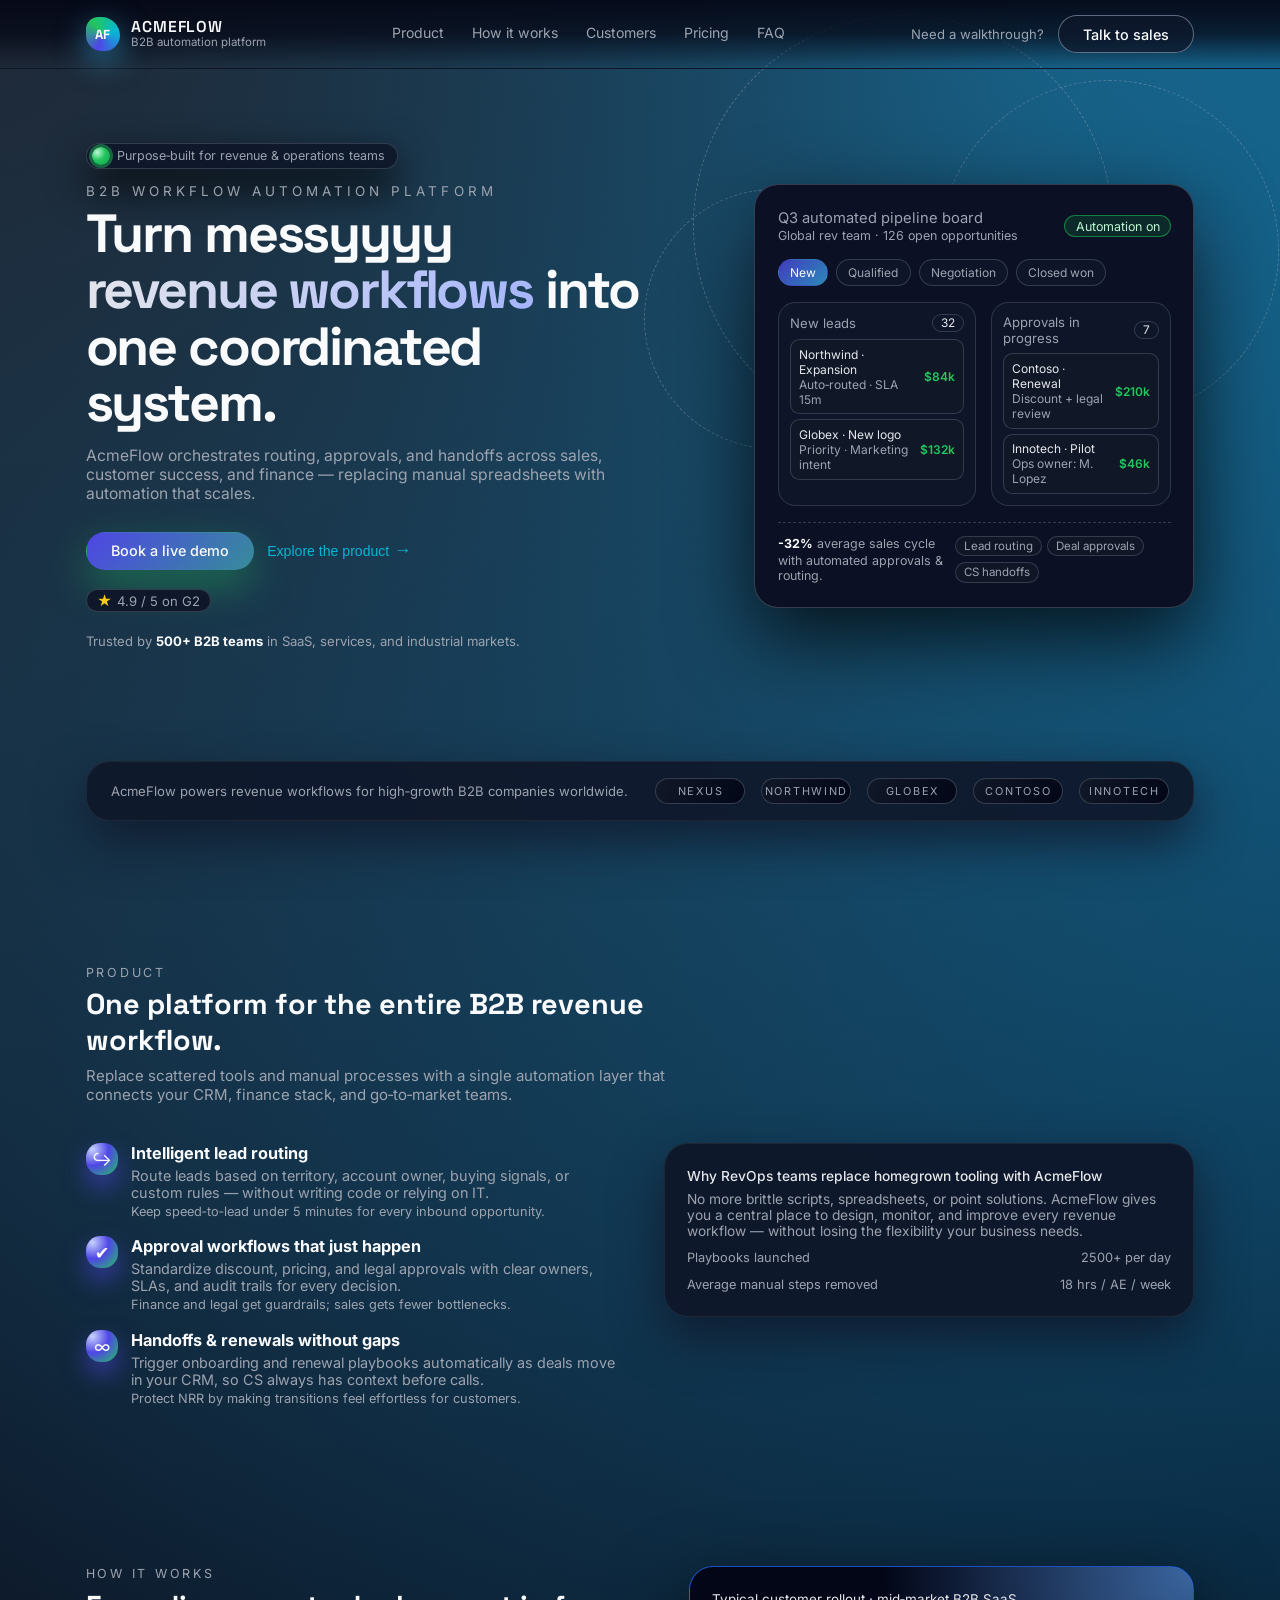
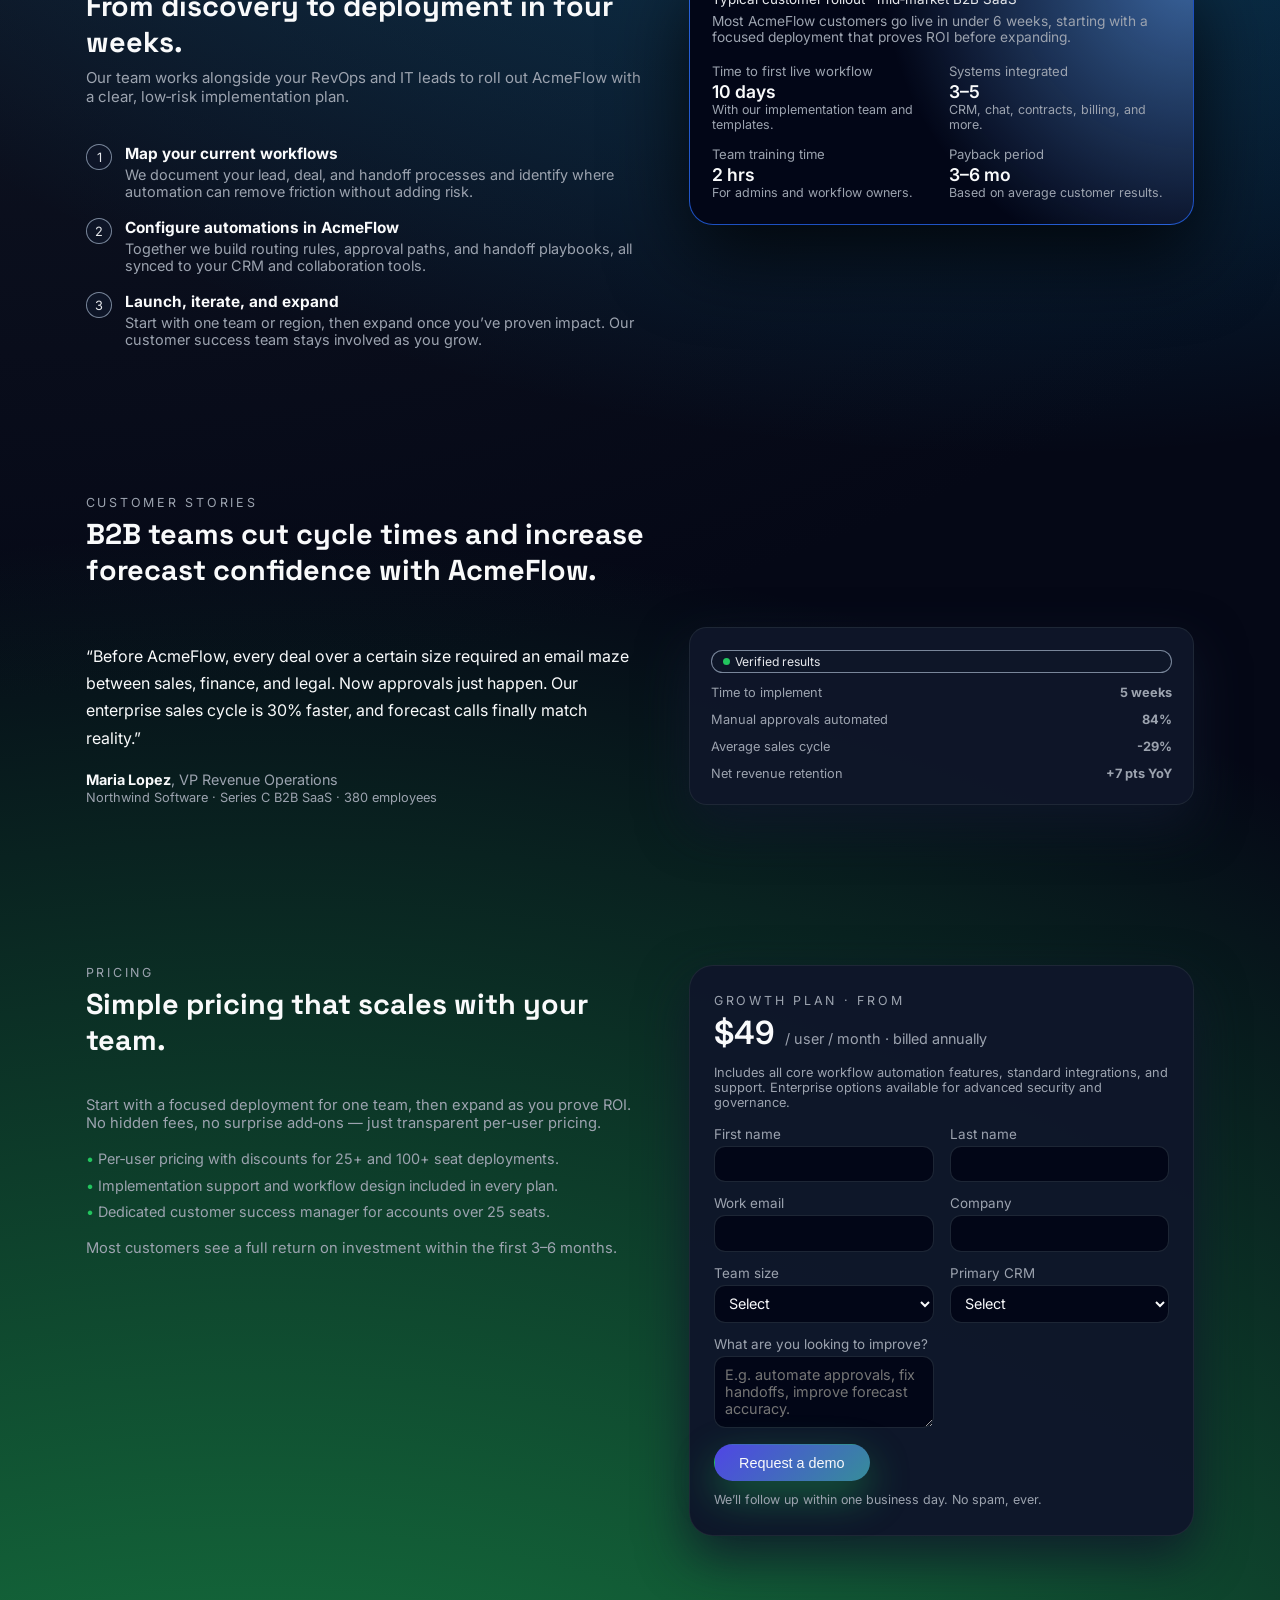
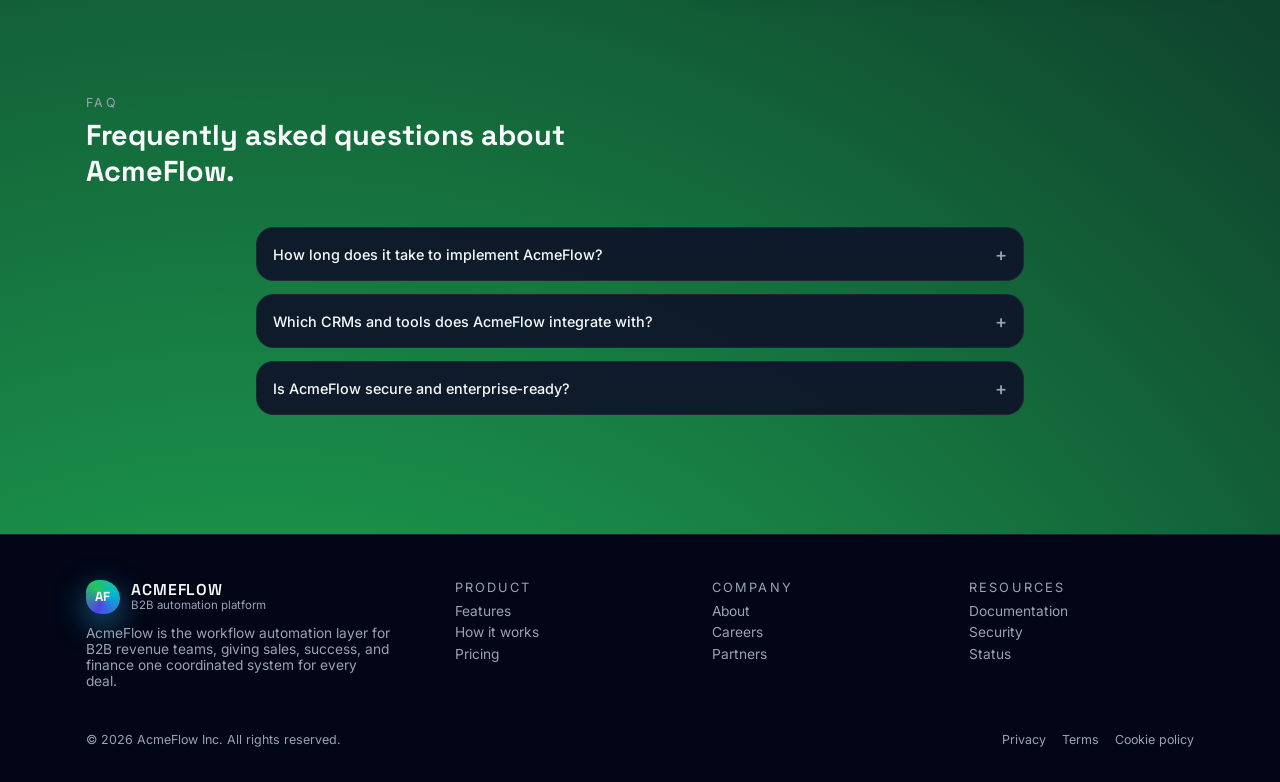
==== commit 3838013b: "Update index.html" ====
--- a/index.html
+++ b/index.html
@@ -142,7 +142,7 @@
                     </div>
                     <div class="hero-kicker">B2B workflow automation platform</div>
                     <h1 class="hero-title" id="hero-title">
-                        Turn messy <span>revenue workflows</span> into one coordinated system.
+                        Turn messyyyy <span>revenue workflows</span> into one coordinated system.
                     </h1>
                     <p class="hero-subtitle">
                         AcmeFlow orchestrates routing, approvals, and handoffs across sales, customer success,
@@ -745,4 +745,4 @@
     </footer>
 </body>
 
-</html>+</html>
